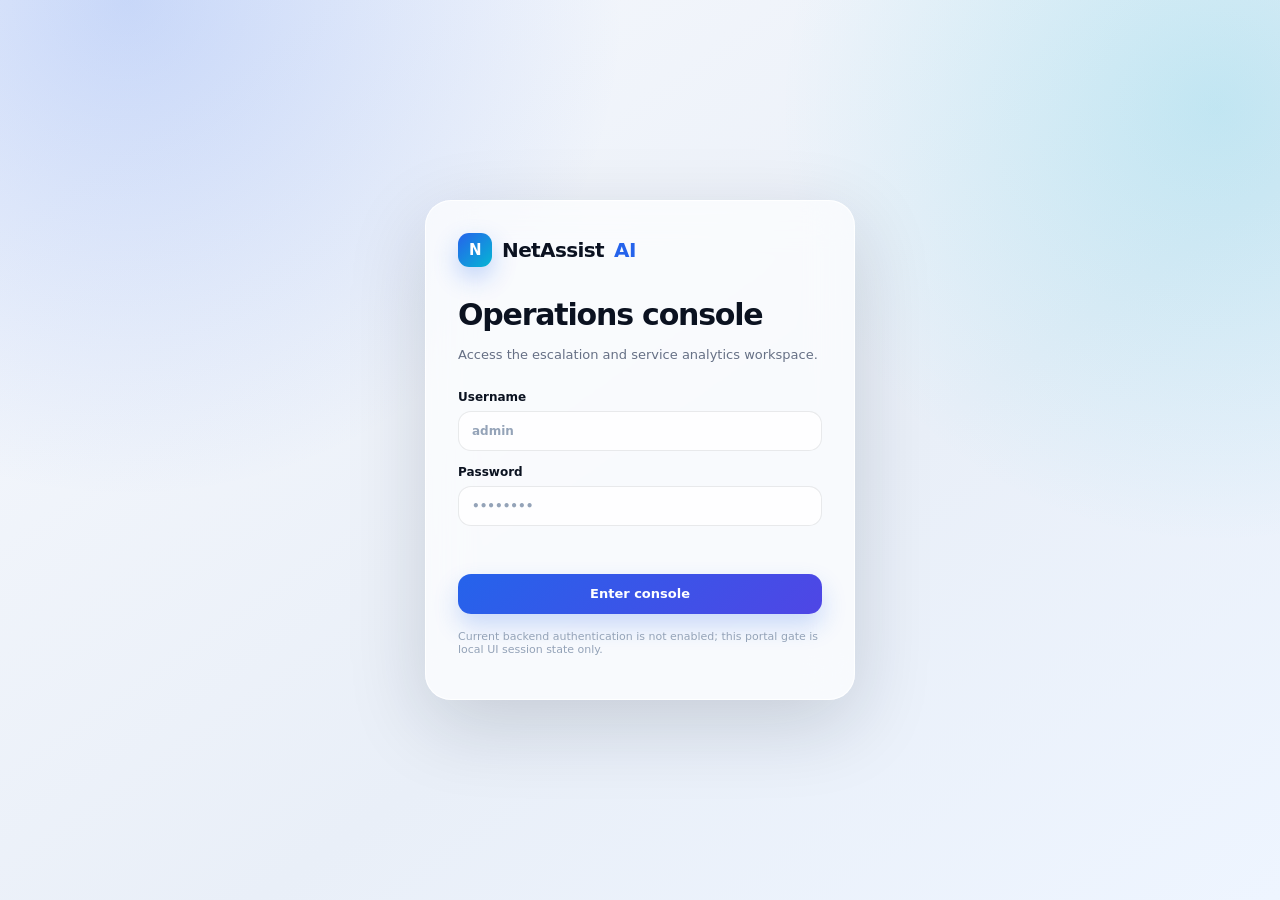
==== netassist-frontend/admin-assistant.html @ 8231e906 "Initial commit" ====
<!doctype html><html lang="en"><head><meta charset="utf-8"><meta name="viewport" content="width=device-width,initial-scale=1"><title>AI assistant — NetAssist AI</title><link rel="stylesheet" href="css/pro.css"></head><body class="admin-bg"><div class="admin-shell"><aside class="admin-side"><a class="logo" href="landing.html"><div class="logo-mark">N</div>NetAssist <span>AI</span></a><nav class="admin-nav" aria-label="Admin"><a href="admin-dashboard.html">Overview</a><a href="admin-escalations.html">Escalation queue</a><a href="admin-issues.html">Customers by issue</a><a href="admin-customers.html">Customer accounts</a><a href="admin-assistant.html" class="active" aria-current="page">AI assistant</a></nav><div class="side-foot"><button id="logout" class="pbtn ghost" style="width:100%;background:rgba(255,255,255,.06);color:#dbe7ff;border-color:rgba(255,255,255,.1)">Log out</button></div></aside><main class="admin-main"><header class="admin-top"><div><div style="font-size:11px;color:#718096;font-weight:750">INSIGHTS</div><h1 style="font-size:21px;margin-top:3px">AI assistant</h1></div><div id="admin-name" style="font-size:13px;font-weight:750;color:#475569"></div></header>
<div class="admin-content"><div class="glass" style="padding:22px;max-width:900px">
<p class="lead" style="font-size:13px;color:#667085;margin-bottom:12px">Ask about complaints, escalations, reviews and customers. Answers come from your live database figures.</p>
<div class="chips" role="group" aria-label="Suggested questions"></div>
<div id="log" class="chat-window" role="log" aria-live="polite" aria-label="Conversation" style="margin-top:14px;min-height:280px"><div class="chat-msg ai">Hi! Ask me something like "How many internet connection problems do we have?"</div></div>
<form id="ask" class="chat-input" style="margin-top:12px"><label class="sr-only" for="q">Your question</label><input id="q" class="pinput" placeholder="Ask a question about your support data…" autocomplete="off" required><button id="go" class="pbtn primary" type="submit">Ask</button></form>
</div></div></main></div>
<script src="js/api.js"></script><script src="js/app.js"></script><script>
initAdmin();
const $=id=>document.getElementById(id),log=$('log');
const SUGGEST=["How many internet connection problems do we have?","What is the most common complaint?","How many open escalations do we have?","How many negative reviews do we have?","How many customers do we have?"];
document.querySelector('.chips').innerHTML=SUGGEST.map(t=>'<button type="button" class="chip">'+escHtml(t)+'</button>').join('');
document.querySelectorAll('.chip').forEach(b=>b.onclick=()=>{$('q').value=b.textContent;$('ask').requestSubmit()});
function add(c,t){const d=document.createElement('div');d.className='chat-msg '+c;d.textContent=t;log.appendChild(d);log.scrollTop=log.scrollHeight}
function typing(on){const o=$('typing');if(!on){if(o)o.remove();return}
 const t=document.createElement('div');t.id='typing';t.className='typing-bubble';t.setAttribute('role','status');t.setAttribute('aria-label','NetAssist AI is thinking');t.innerHTML='<span class="typing-dot"></span><span class="typing-dot"></span><span class="typing-dot"></span>';log.appendChild(t);log.scrollTop=log.scrollHeight}
$('ask').addEventListener('submit',async e=>{e.preventDefault();
 const q=$('q').value.trim();if(!q)return;add('user',q);$('q').value='';$('q').disabled=$('go').disabled=true;typing(true);
 try{const r=await NetAssistAPI.askAdminAI(q);typing(false);
  if(!r.ok)add('error',r.error);else add('ai',(r.data&&r.data.answer)||'No answer returned.')}
 catch(err){typing(false);add('error','Could not reach the server.')}
 $('q').disabled=$('go').disabled=false;$('q').focus()});
</script></body></html>
---- netassist-frontend/css/pro.css ----
/* =========================================================
   NETASSIST AI — PROFESSIONAL UI
   File: css/pro.css
   ========================================================= */


/* =========================================================
   ROOT VARIABLES
   ========================================================= */

:root {
    --ink: #0b1220;
    --muted: #667085;
    --line: rgba(15, 23, 42, 0.09);

    --surface: rgba(255, 255, 255, 0.72);

    --blue: #2563eb;
    --cyan: #06b6d4;
    --green: #16a34a;
    --amber: #d97706;
    --red: #dc2626;
    --purple: #7c3aed;

    --shadow: 0 24px 80px rgba(15, 23, 42, 0.16);

    --radius: 24px;
}


/* =========================================================
   GLOBAL RESET
   ========================================================= */

* {
    box-sizing: border-box;
}

html {
    scroll-behavior: smooth;
}

body {
    margin: 0;

    font-family:
        Inter,
        ui-sans-serif,
        system-ui,
        -apple-system,
        BlinkMacSystemFont,
        "Segoe UI",
        sans-serif;

    color: var(--ink);

    background: #eef3fb;

    -webkit-font-smoothing: antialiased;
    text-rendering: optimizeLegibility;
}

button,
input,
select,
textarea {
    font: inherit;
}

button {
    cursor: pointer;
}

button:disabled {
    cursor: not-allowed;
    opacity: 0.6;
}

a {
    color: inherit;
    text-decoration: none;
}

img {
    max-width: 100%;
    display: block;
}


/* =========================================================
   MAIN PROFESSIONAL BACKGROUND
   ========================================================= */

.pro-bg {
    min-height: 100vh;

    background:
        radial-gradient(
            circle at 10% 0%,
            rgba(37, 99, 235, 0.22),
            transparent 34%
        ),
        radial-gradient(
            circle at 95% 12%,
            rgba(6, 182, 212, 0.18),
            transparent 30%
        ),
        linear-gradient(
            145deg,
            #f7f9fd,
            #e9eff8 60%,
            #eef5ff
        );
}


/* =========================================================
   NAVIGATION
   ========================================================= */

.pro-nav {
    height: 76px;

    display: flex;
    align-items: center;
    justify-content: space-between;

    padding:
        0
        clamp(20px, 5vw, 72px);

    position: sticky;
    top: 0;
    z-index: 20;

    background: rgba(255, 255, 255, 0.62);

    border-bottom:
        1px solid rgba(255, 255, 255, 0.75);

    backdrop-filter: blur(24px);
    -webkit-backdrop-filter: blur(24px);
}

.logo {
    display: flex;
    align-items: center;
    gap: 10px;

    font-weight: 800;
    letter-spacing: -0.03em;
    font-size: 20px;
}

.logo-mark {
    width: 34px;
    height: 34px;

    border-radius: 11px;

    background:
        linear-gradient(
            135deg,
            #2563eb,
            #06b6d4
        );

    box-shadow:
        0 10px 25px rgba(37, 99, 235, 0.28);

    display: grid;
    place-items: center;

    color: #fff;

    font-size: 15px;
}

.logo span {
    color: #2563eb;
}

.nav-actions {
    display: flex;
    align-items: center;
    gap: 10px;
}


/* =========================================================
   BUTTONS
   ========================================================= */

.pbtn {
    border: 0;

    border-radius: 13px;

    padding: 11px 16px;

    font-weight: 700;
    font-size: 13px;

    transition:
        transform 0.18s ease,
        box-shadow 0.18s ease,
        opacity 0.18s ease;
}

.pbtn:hover:not(:disabled) {
    transform: translateY(-1px);
}

.pbtn.primary {
    color: #fff;

    background:
        linear-gradient(
            135deg,
            #2563eb,
            #4f46e5
        );

    box-shadow:
        0 12px 25px rgba(37, 99, 235, 0.22);
}

.pbtn.primary:hover:not(:disabled) {
    box-shadow:
        0 15px 30px rgba(37, 99, 235, 0.28);
}

.pbtn.ghost {
    background: rgba(255, 255, 255, 0.6);

    border:
        1px solid var(--line);

    color: #334155;
}

.pbtn.ghost:hover:not(:disabled) {
    background: #fff;
}


/* =========================================================
   HERO
   ========================================================= */

.hero {
    max-width: 1240px;

    margin: 0 auto;

    padding:
        76px
        28px
        50px;

    display: grid;

    grid-template-columns:
        1.05fr
        0.95fr;

    gap: 40px;

    align-items: center;
}

.eyebrow {
    display: inline-flex;

    gap: 8px;

    align-items: center;

    padding: 7px 11px;

    border-radius: 999px;

    background: rgba(37, 99, 235, 0.09);

    color: #1d4ed8;

    font-size: 12px;

    font-weight: 800;
}

.dot {
    width: 7px;
    height: 7px;

    border-radius: 50%;

    background: #22c55e;

    box-shadow:
        0 0 0 5px rgba(34, 197, 94, 0.12);
}

.hero h1 {
    font-size:
        clamp(
            42px,
            6vw,
            72px
        );

    line-height: 0.98;

    letter-spacing: -0.055em;

    margin: 18px 0;
}

.hero h1 span {
    background:
        linear-gradient(
            135deg,
            #2563eb,
            #06b6d4
        );

    -webkit-background-clip: text;
    background-clip: text;

    color: transparent;
}

.hero p {
    font-size: 17px;

    line-height: 1.65;

    color: #59677d;

    max-width: 610px;
}

.hero-actions {
    display: flex;

    gap: 12px;

    margin-top: 28px;

    flex-wrap: wrap;
}


/* =========================================================
   HERO PANEL
   ========================================================= */

.hero-panel {
    min-height: 470px;

    border-radius: 32px;

    background:
        linear-gradient(
            145deg,
            rgba(255, 255, 255, 0.74),
            rgba(255, 255, 255, 0.36)
        );

    border:
        1px solid rgba(255, 255, 255, 0.82);

    box-shadow: var(--shadow);

    backdrop-filter: blur(26px);
    -webkit-backdrop-filter: blur(26px);

    padding: 18px;

    position: relative;

    overflow: hidden;
}

.hero-panel::before {
    content: "";

    position: absolute;

    width: 260px;
    height: 260px;

    border-radius: 50%;

    right: -100px;
    top: -110px;

    background:
        rgba(37, 99, 235, 0.16);

    filter: blur(4px);
}


/* =========================================================
   CHAT PREVIEW
   ========================================================= */

.chat-preview {
    height: 100%;

    display: flex;

    flex-direction: column;

    position: relative;

    z-index: 1;
}

.preview-head {
    display: flex;

    justify-content: space-between;

    align-items: center;

    padding:
        8px
        6px
        18px;
}

.preview-agent {
    display: flex;

    align-items: center;

    gap: 10px;
}

.agent-avatar {
    width: 40px;
    height: 40px;

    border-radius: 13px;

    background:
        linear-gradient(
            135deg,
            #2563eb,
            #06b6d4
        );

    color: #fff;

    display: grid;

    place-items: center;

    font-weight: 800;
}

.status {
    font-size: 11px;

    color: #16a34a;

    font-weight: 800;
}

.bubble {
    max-width: 80%;

    padding: 13px 15px;

    border-radius: 18px;

    margin: 7px 0;

    font-size: 13px;

    line-height: 1.45;

    box-shadow:
        0 8px 20px rgba(15, 23, 42, 0.06);
}

.bubble.ai {
    background: rgba(255, 255, 255, 0.8);

    border:
        1px solid rgba(255, 255, 255, 0.9);
}

.bubble.user {
    align-self: flex-end;

    background:
        linear-gradient(
            135deg,
            #2563eb,
            #4f46e5
        );

    color: #fff;
}

.preview-input {
    margin-top: auto;

    padding: 13px 15px;

    border-radius: 17px;

    background:
        rgba(255, 255, 255, 0.75);

    border:
        1px solid rgba(255, 255, 255, 0.9);

    display: flex;

    justify-content: space-between;

    color: #94a3b8;

    font-size: 13px;
}


/* =========================================================
   BENTO SECTION
   ========================================================= */

.bento {
    max-width: 1240px;

    margin: 0 auto;

    padding:
        30px
        28px
        80px;

    display: grid;

    grid-template-columns:
        repeat(12, 1fr);

    gap: 16px;
}

.bento-card {
    border:
        1px solid rgba(255, 255, 255, 0.8);

    background:
        rgba(255, 255, 255, 0.62);

    backdrop-filter: blur(22px);
    -webkit-backdrop-filter: blur(22px);

    box-shadow:
        0 16px 45px rgba(15, 23, 42, 0.08);

    border-radius: 24px;

    padding: 24px;
}

.span-7 {
    grid-column: span 7;
}

.span-5 {
    grid-column: span 5;
}

.span-4 {
    grid-column: span 4;
}

.span-8 {
    grid-column: span 8;
}

.bento h3 {
    font-size: 16px;

    margin:
        0
        0
        8px;
}

.bento p {
    color: #68758a;

    font-size: 13px;

    line-height: 1.6;
}

.metric {
    font-size: 31px;

    font-weight: 850;

    letter-spacing: -0.04em;

    margin:
        16px
        0
        4px;
}

.mini-row {
    display: flex;

    justify-content: space-between;

    padding: 10px 0;

    border-bottom:
        1px solid var(--line);

    font-size: 13px;
}

.mini-row:last-child {
    border: 0;
}

.pill {
    font-size: 11px;

    font-weight: 800;

    border-radius: 999px;

    padding: 5px 8px;

    background: #eef2ff;

    color: #4f46e5;
}


/* =========================================================
   SECTION TITLES
   ========================================================= */

.section-title {
    max-width: 1240px;

    margin: 0 auto;

    padding:
        30px
        28px
        0;
}

.section-title h2 {
    font-size: 28px;

    letter-spacing: -0.035em;
}

.section-title p {
    color: #68758a;

    margin-top: 8px;
}


/* =========================================================
   CUSTOMER PORTAL
   ========================================================= */

.portal {
    min-height: 100vh;
}

.portal-grid {
    max-width: 1250px;

    margin: 0 auto;

    padding: 28px;

    display: grid;

    grid-template-columns:
        1.5fr
        0.8fr;

    gap: 18px;
}


/* =========================================================
   GLASS CARDS
   ========================================================= */

.glass {
    background:
        rgba(255, 255, 255, 0.66);

    border:
        1px solid rgba(255, 255, 255, 0.86);

    backdrop-filter: blur(22px);
    -webkit-backdrop-filter: blur(22px);

    box-shadow: var(--shadow);

    border-radius: 26px;
}


/* =========================================================
   CUSTOMER CHAT PANEL
   ========================================================= */

.portal-chat {
    min-height: 720px;

    padding: 20px;

    display: flex;

    flex-direction: column;
}

.chat-window {
    flex: 1;

    overflow-y: auto;

    overflow-x: hidden;

    padding:
        18px
        8px;

    display: flex;

    flex-direction: column;

    gap: 10px;

    min-height: 400px;

    scroll-behavior: smooth;
}


/* Scrollbar */

.chat-window::-webkit-scrollbar {
    width: 7px;
}

.chat-window::-webkit-scrollbar-track {
    background: transparent;
}

.chat-window::-webkit-scrollbar-thumb {
    background: rgba(100, 116, 139, 0.25);

    border-radius: 999px;
}

.chat-window::-webkit-scrollbar-thumb:hover {
    background: rgba(100, 116, 139, 0.4);
}


/* =========================================================
   CHAT MESSAGES
   ========================================================= */

.chat-msg {
    max-width: 75%;

    padding:
        12px
        14px;

    border-radius: 17px;

    font-size: 13.5px;

    line-height: 1.5;

    word-wrap: break-word;

    overflow-wrap: anywhere;

    animation:
        messageAppear 0.2s ease-out;
}

@keyframes messageAppear {
    from {
        opacity: 0;
        transform: translateY(5px);
    }

    to {
        opacity: 1;
        transform: translateY(0);
    }
}

.chat-msg.ai {
    background: #fff;

    border:
        1px solid var(--line);

    align-self: flex-start;

    color: var(--ink);
}

.chat-msg.user {
    background:
        linear-gradient(
            135deg,
            #2563eb,
            #4f46e5
        );

    color: #fff;

    align-self: flex-end;

    box-shadow:
        0 8px 20px rgba(37, 99, 235, 0.15);
}


/* =========================================================
   TYPING INDICATOR
   ========================================================= */

.typing-bubble {
    display: flex;

    align-items: center;

    gap: 5px;

    width: fit-content;

    padding:
        12px
        16px;

    margin: 8px 0;

    border-radius: 16px;

    background: #ffffff;

    border:
        1px solid var(--line);

    box-shadow:
        0 4px 14px rgba(30, 50, 90, 0.08);

    align-self: flex-start;

    animation:
        typingAppear 0.2s ease-out;
}

@keyframes typingAppear {
    from {
        opacity: 0;
        transform: translateY(4px);
    }

    to {
        opacity: 1;
        transform: translateY(0);
    }
}

.typing-dot {
    width: 7px;

    height: 7px;

    border-radius: 50%;

    background: #64748b;

    animation:
        typingBounce
        1.2s
        infinite
        ease-in-out;
}

.typing-dot:nth-child(1) {
    animation-delay: 0s;
}

.typing-dot:nth-child(2) {
    animation-delay: 0.15s;
}

.typing-dot:nth-child(3) {
    animation-delay: 0.30s;
}

@keyframes typingBounce {

    0%,
    60%,
    100% {
        transform: translateY(0);

        opacity: 0.45;
    }

    30% {
        transform: translateY(-5px);

        opacity: 1;
    }
}


/* =========================================================
   CUSTOMER FORM
   ========================================================= */

.portal-form {
    padding: 24px;
}

.portal-form h2 {
    font-size: 22px;

    margin:
        0
        0
        8px;
}

.portal-form p {
    font-size: 13px;

    color: var(--muted);

    line-height: 1.5;
}


/* =========================================================
   INPUTS
   ========================================================= */

.pinput {
    width: 100%;

    border:
        1px solid var(--line);

    background:
        rgba(255, 255, 255, 0.78);

    padding:
        12px
        13px;

    border-radius: 13px;

    outline: 0;

    margin-top: 7px;

    color: var(--ink);

    transition:
        border-color 0.18s ease,
        box-shadow 0.18s ease,
        background 0.18s ease;
}

.pinput::placeholder {
    color: #94a3b8;
}

.pinput:focus {
    border-color: #93c5fd;

    box-shadow:
        0 0 0 4px
        rgba(37, 99, 235, 0.08);

    background: #fff;
}

.pinput:disabled {
    opacity: 0.65;

    cursor: not-allowed;

    background:
        rgba(226, 232, 240, 0.6);
}


/* =========================================================
   ADMIN BACKGROUND
   ========================================================= */

.admin-bg {
    min-height: 100vh;

    background: #f4f7fb;
}


/* =========================================================
   ADMIN SHELL
   ========================================================= */

.admin-shell {
    display: grid;

    grid-template-columns: 250px 1fr;

    min-height: 100vh;
}


/* =========================================================
   ADMIN SIDEBAR
   ========================================================= */

.admin-side {
    background:
        rgba(7, 18, 37, 0.96);

    color: #dbe7ff;

    padding:
        22px
        14px;

    position: sticky;

    top: 0;

    height: 100vh;
}

.admin-side .logo {
    padding:
        0
        10px
        24px;

    color: #fff;
}

.admin-nav {
    display: flex;

    flex-direction: column;

    gap: 5px;
}

.admin-nav a {
    padding:
        12px
        13px;

    border-radius: 13px;

    color: #aebbd3;

    font-size: 13px;

    font-weight: 650;

    transition:
        background 0.18s ease,
        color 0.18s ease;
}

.admin-nav a:hover,
.admin-nav a.active {
    background:
        rgba(255, 255, 255, 0.09);

    color: #fff;
}


/* =========================================================
   ADMIN MAIN
   ========================================================= */

.admin-main {
    min-width: 0;
}


/* =========================================================
   ADMIN TOP BAR
   ========================================================= */

.admin-top {
    height: 76px;

    padding:
        0
        28px;

    background:
        rgba(255, 255, 255, 0.76);

    backdrop-filter: blur(20px);
    -webkit-backdrop-filter: blur(20px);

    border-bottom:
        1px solid var(--line);

    display: flex;

    align-items: center;

    justify-content: space-between;

    position: sticky;

    top: 0;

    z-index: 10;
}


/* =========================================================
   ADMIN CONTENT
   ========================================================= */

.admin-content {
    padding: 28px;

    max-width: 1450px;
}


/* =========================================================
   ADMIN GRID
   ========================================================= */

.admin-grid {
    display: grid;

    grid-template-columns:
        repeat(12, 1fr);

    gap: 16px;
}


/* =========================================================
   ADMIN CARDS
   ========================================================= */

.a-card {
    grid-column: span 3;

    background:
        rgba(255, 255, 255, 0.82);

    border:
        1px solid rgba(255, 255, 255, 0.92);

    border-radius: 22px;

    padding: 20px;

    box-shadow:
        0 12px 35px rgba(15, 23, 42, 0.06);
}

.a-card.wide {
    grid-column: span 8;
}

.a-card.side {
    grid-column: span 4;
}

.a-card.full {
    grid-column: 1 / -1;
}

.a-label {
    font-size: 12px;

    color: #718096;

    font-weight: 700;
}

.a-number {
    font-size: 32px;

    font-weight: 850;

    letter-spacing: -0.04em;

    margin:
        8px
        0;
}

.delta {
    font-size: 11px;

    color: #16a34a;

    font-weight: 750;
}


/* =========================================================
   ADMIN CHART
   ========================================================= */

.chart {
    height: 210px;

    display: flex;

    align-items: end;

    gap: 8px;

    padding:
        22px
        4px
        0;
}

.bar {
    flex: 1;

    min-width: 10px;

    border-radius:
        8px
        8px
        3px
        3px;

    background:
        linear-gradient(
            180deg,
            #60a5fa,
            #2563eb
        );

    position: relative;
}

.bar span {
    position: absolute;

    top: -19px;

    left: 50%;

    transform:
        translateX(-50%);

    font-size: 10px;

    color: #64748b;
}

.axis {
    display: flex;

    justify-content: space-between;

    color: #94a3b8;

    font-size: 10px;
}


/* =========================================================
   DONUT
   ========================================================= */

.donut {
    width: 170px;

    height: 170px;

    border-radius: 50%;

    margin: 10px auto;

    display: grid;

    place-items: center;

    background:
        conic-gradient(
            #2563eb 0 45%,
            #06b6d4 45% 72%,
            #f59e0b 72% 100%
        );
}

.donut::after {
    content: "";

    width: 112px;

    height: 112px;

    border-radius: 50%;

    background: #fff;
}


/* =========================================================
   ESCALATION QUEUE
   ========================================================= */

.queue-item {
    padding:
        13px
        0;

    border-bottom:
        1px solid var(--line);

    display: grid;

    grid-template-columns:
        1fr
        auto;

    gap: 8px;
}

.queue-item:last-child {
    border: 0;
}

.queue-title {
    font-weight: 750;

    font-size: 13px;
}

.queue-meta {
    font-size: 11px;

    color: #7b8799;

    margin-top: 4px;
}


/* =========================================================
   STATUS TAGS
   ========================================================= */

.tag {
    padding:
        5px
        8px;

    border-radius: 999px;

    font-size: 10px;

    font-weight: 800;

    background: #fff7ed;

    color: #c2410c;

    height: max-content;
}

.tag.red {
    background: #fef2f2;

    color: #b91c1c;
}

.tag.green {
    background: #f0fdf4;

    color: #15803d;
}


/* =========================================================
   ADMIN TABLE
   ========================================================= */

.admin-table {
    width: 100%;

    border-collapse: collapse;

    font-size: 13px;
}

.admin-table th {
    text-align: left;

    color: #7b8799;

    font-size: 10px;

    text-transform: uppercase;

    letter-spacing: 0.06em;

    padding:
        0
        10px
        10px;
}

.admin-table td {
    padding:
        13px
        10px;

    border-top:
        1px solid var(--line);
}


/* =========================================================
   ALERTS / TOASTS
   ========================================================= */

.alert {
    padding:
        12px
        14px;

    border-radius: 12px;

    font-size: 12px;

    line-height: 1.4;

    background: #fff;

    border:
        1px solid var(--line);
}

.alert.info {
    color: #1d4ed8;

    background: #eff6ff;
}

.alert.success {
    color: #15803d;

    background: #f0fdf4;
}

.alert.warning {
    color: #b45309;

    background: #fffbeb;
}

.alert.error {
    color: #b91c1c;

    background: #fef2f2;
}


/* =========================================================
   RESPONSIVE — TABLET
   ========================================================= */

@media (max-width: 1000px) {

    .hero,
    .portal-grid {
        grid-template-columns: 1fr;
    }

    .a-card,
    .a-card.wide,
    .a-card.side {
        grid-column: span 6;
    }

    .span-7,
    .span-5,
    .span-4,
    .span-8 {
        grid-column: span 12;
    }

    .admin-shell {
        grid-template-columns: 1fr;
    }

    .admin-side {
        height: auto;

        position: relative;
    }

    .admin-nav {
        flex-direction: row;

        overflow-x: auto;
    }

    .admin-nav a {
        white-space: nowrap;
    }
}


/* =========================================================
   RESPONSIVE — MOBILE
   ========================================================= */

@media (max-width: 650px) {

    .pro-nav {
        height: 68px;

        padding:
            0
            16px;
    }

    .logo {
        font-size: 17px;
    }

    .logo-mark {
        width: 31px;
        height: 31px;
    }

    .hero {
        padding-top: 45px;

        padding-left: 18px;
        padding-right: 18px;
    }

    .hero h1 {
        font-size: 46px;
    }

    .hero p {
        font-size: 15px;
    }

    .hero-actions {
        flex-direction: column;
    }

    .hero-actions .pbtn {
        width: 100%;
    }

    .a-card,
    .a-card.wide,
    .a-card.side {
        grid-column: 1 / -1;
    }

    .nav-actions .ghost {
        display: none;
    }

    .portal-grid,
    .admin-content {
        padding: 16px;
    }

    .portal-chat {
        min-height: 650px;

        padding: 14px;
    }

    .portal-form {
        padding: 18px;
    }

    .chat-msg {
        max-width: 88%;
    }

    .admin-top {
        padding:
            0
            16px;
    }

    .admin-table {
        display: block;

        overflow-x: auto;

        white-space: nowrap;
    }
}


/* =========================================================
   REDUCED MOTION
   ========================================================= */

@media (prefers-reduced-motion: reduce) {

    *,
    *::before,
    *::after {
        scroll-behavior: auto !important;

        animation-duration: 0.01ms !important;

        animation-iteration-count: 1 !important;

        transition-duration: 0.01ms !important;
    }
}

/* =========================================================
   PRO ADDITIONS: focus, status, badges, chat state, mobile nav
   ========================================================= */
:focus-visible { outline: 3px solid #6366f1; outline-offset: 2px; }
.pinput:focus-visible { outline-offset: 0; }
.sr-only { position:absolute; width:1px; height:1px; overflow:hidden; clip:rect(0 0 0 0); white-space:nowrap; }
.pbtn.danger { background:#fff; color:#b91c1c; border:1px solid #fecaca; }
.pbtn.danger:hover:not(:disabled) { background:#fef2f2; }
.pbtn { min-height:40px; }

.status-bar { display:flex; align-items:center; gap:10px; padding:10px 14px; margin-bottom:6px; border-radius:14px; font-size:12.5px; font-weight:700; background:#eef2ff; color:#3730a3; }
.status-bar .sdot { width:9px; height:9px; border-radius:50%; background:currentColor; flex:none; }
.status-bar .sref { margin-left:auto; font-weight:600; opacity:.8; }
.status-bar[data-state="thinking"], .status-bar[data-state="responding"] { background:#fffbeb; color:#b45309; }
.status-bar[data-state="resolved"] { background:#f0fdf4; color:#15803d; }
.status-bar[data-state="unresolved"] { background:#fff7ed; color:#c2410c; }
.status-bar[data-state="escalated"] { background:#fef2f2; color:#b91c1c; }
.status-bar[data-state="thinking"] .sdot, .status-bar[data-state="responding"] .sdot { animation:typingBounce 1.2s infinite ease-in-out; }

.chat-input { display:flex; gap:8px; }
.chat-actions { display:flex; gap:8px; margin-top:10px; flex-wrap:wrap; }
.chat-msg.error { background:#fef2f2; color:#b91c1c; border:1px solid #fecaca; }
.session-info { margin-top:22px; padding:14px 16px; border-radius:16px; background:rgba(37,99,235,.06); font-size:12.5px; line-height:1.7; color:#334155; }
.session-info b { color:#0b1220; }

.badge { display:inline-block; padding:4px 9px; border-radius:999px; font-size:11px; font-weight:800; background:#f1f5f9; color:#475569; text-transform:capitalize; }
.badge.positive { background:#f0fdf4; color:#15803d; }
.badge.neutral  { background:#f1f5f9; color:#475569; }
.badge.negative { background:#fef2f2; color:#b91c1c; }
.empty { padding:36px 16px; text-align:center; color:#64748b; font-size:13px; }
.empty b { display:block; color:#334155; margin-bottom:4px; }
.a-card.kpi { grid-column: span 4; }
.stat-row { display:flex; justify-content:space-between; align-items:center; padding:12px 0; border-bottom:1px solid var(--line); font-size:13px; }
.stat-row:last-child { border:0; }
.form-error { color:#b91c1c; font-size:12px; margin-top:12px; min-height:16px; }
.pbtn .spin { display:inline-block; width:12px; height:12px; margin-right:8px; border:2px solid currentColor; border-right-color:transparent; border-radius:50%; vertical-align:-2px; animation:spin .7s linear infinite; }
@keyframes spin { to { transform:rotate(360deg); } }
.site-foot { max-width:1240px; margin:0 auto; padding:28px; display:flex; flex-wrap:wrap; gap:12px 28px; justify-content:space-between; border-top:1px solid var(--line); color:#68758a; font-size:12.5px; }
.site-foot nav { display:flex; gap:18px; }
.site-foot a:hover { color:#2563eb; }
.admin-nav a.active { box-shadow: inset 3px 0 0 #6366f1; }
.side-foot { position:absolute; bottom:22px; left:18px; right:18px; }

@media (max-width:1000px) {
  .a-card.kpi { grid-column: span 6; }
  .side-foot { position:static; margin-top:12px; }
  .admin-side { display:flex; flex-wrap:wrap; align-items:center; gap:8px 16px; padding:14px 16px; }
  .admin-side .logo { padding:0; }
  .admin-nav { order:3; width:100%; }
  .side-foot { margin:0 0 0 auto; }
}
@media (max-width:650px) {
  .a-card.kpi { grid-column: 1 / -1; }
  .chat-actions .pbtn { flex:1; }
  .chat-input .pinput { margin-top:0; }
  .pbtn { min-height:44px; }
}

/* ---------- Batch message dialog ---------- */
.modal { border:0; padding:0; border-radius:24px; width:min(640px,calc(100% - 24px)); max-height:90vh; box-shadow:0 30px 90px rgba(15,23,42,.35); color:var(--ink); }
.modal::backdrop { background:rgba(7,18,37,.55); backdrop-filter:blur(3px); }
.modal-body { padding:24px; overflow:auto; max-height:90vh; }
.modal h2 { font-size:20px; margin:0; }
.modal .lead { font-size:12.5px; color:#667085; margin:6px 0 18px; line-height:1.55; }
.modal label.f { display:block; font-size:12px; font-weight:750; margin-top:14px; }
.modal .row2 { display:grid; grid-template-columns:1fr 1fr; gap:12px; }
.modal-actions { display:flex; gap:8px; justify-content:flex-end; flex-wrap:wrap; margin-top:20px; }
.target-list { max-height:150px; overflow:auto; margin-top:10px; border:1px solid var(--line); border-radius:12px; padding:4px 12px; font-size:12.5px; }
.target-list div { padding:7px 0; border-bottom:1px solid var(--line); display:flex; justify-content:space-between; gap:8px; }
.target-list div:last-child { border:0; }
.hist { margin-top:22px; border-top:1px solid var(--line); padding-top:6px; }
.hist summary { cursor:pointer; font-size:13px; font-weight:750; padding:10px 0; }
.hist-item { padding:10px 0; border-top:1px solid var(--line); font-size:12.5px; line-height:1.5; }
.top-actions { display:flex; gap:8px; flex-wrap:wrap; }
@media (max-width:650px) { .modal .row2 { grid-template-columns:1fr; } .modal-actions .pbtn { flex:1; } }

/* ---------- Customers by issue ---------- */
.issue-tools { display:flex; gap:12px; flex-wrap:wrap; align-items:end; }
.f2 { font-size:12px; font-weight:750; }
.issue-group { border:1px solid var(--line); border-radius:16px; margin-bottom:10px; background:rgba(255,255,255,.7); }
.issue-group summary { display:flex; justify-content:space-between; align-items:center; gap:10px; padding:14px 18px; cursor:pointer; list-style:none; }
.issue-group summary::-webkit-details-marker { display:none; }
.issue-group summary::before { content:"\25B8"; margin-right:8px; color:#64748b; }
.issue-group[open] summary::before { content:"\25BE"; }
.ig-name { font-weight:750; font-size:14.5px; flex:1; }
.ig-body { padding:0 18px 16px; overflow-x:auto; }
.ig-body .pbtn { margin-bottom:12px; display:inline-block; }

.chips { display:flex; flex-wrap:wrap; gap:8px; }
.chip { border:1px solid var(--line); background:#fff; color:#334155; border-radius:999px; padding:8px 13px; font-size:12.5px; font-weight:650; cursor:pointer; }
.chip:hover { border-color:#6366f1; color:#4338ca; background:#eef2ff; }

.portal-home { display:grid; grid-template-columns:1.4fr 1fr; gap:20px; align-items:start; }
.home-card { display:block; padding:20px 22px; border-radius:20px; transition:transform .15s, box-shadow .15s; }
.home-card:hover { transform:translateY(-2px); box-shadow:0 14px 34px rgba(37,99,235,.14); }
.home-card b { display:block; font-size:15px; margin-bottom:4px; }
.home-card span { font-size:12.5px; color:#667085; line-height:1.5; }
@media (max-width:850px) { .portal-home { grid-template-columns:1fr; } }
@media (prefers-reduced-motion:reduce) { .home-card { transition:none; } }

.reviews-sec { max-width:1240px; margin:48px auto 0; padding:0 28px; }
.reviews-sec h2 { font-size:26px; margin-bottom:18px; }
.rv-grid { display:grid; grid-template-columns:repeat(3,1fr); gap:16px; }
.rv-card { margin:0; padding:20px 22px; border-radius:20px; background:rgba(255,255,255,.75); border:1px solid var(--line); }
.rv-card blockquote { margin:0 0 12px; font-size:14px; line-height:1.6; color:#334155; }
.rv-card figcaption { font-size:12.5px; font-weight:750; color:#2563eb; }
@media (max-width:900px) { .rv-grid { grid-template-columns:1fr 1fr; } }
@media (max-width:600px) { .rv-grid { grid-template-columns:1fr; } .reviews-sec { padding:0 18px; } }
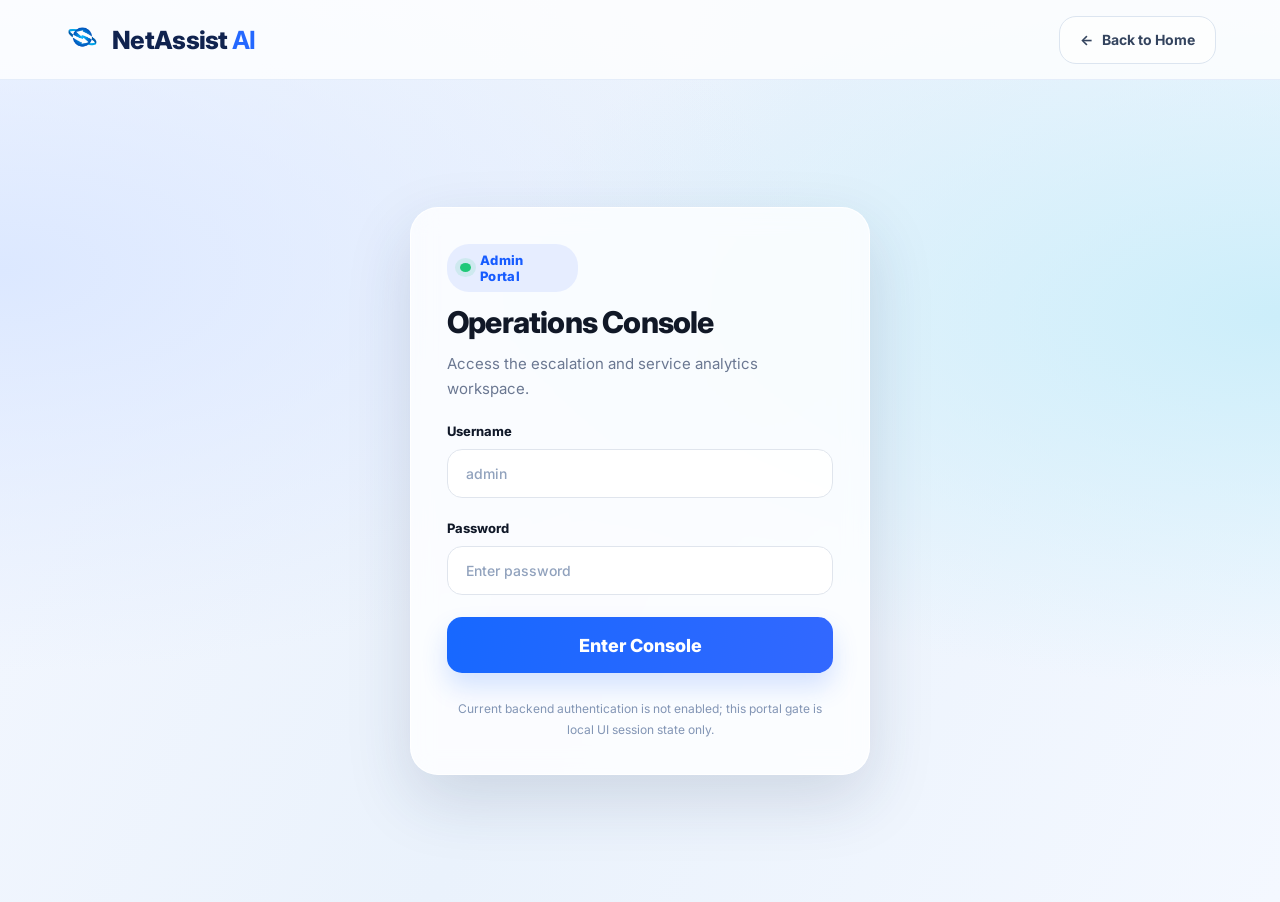
==== commit 71d318d9: "Update NetAssist frontend and login features" ====
--- a/netassist-frontend/admin-assistant.html
+++ b/netassist-frontend/admin-assistant.html
@@ -1,10 +1,73 @@
-<!doctype html><html lang="en"><head><meta charset="utf-8"><meta name="viewport" content="width=device-width,initial-scale=1"><title>AI assistant — NetAssist AI</title><link rel="stylesheet" href="css/pro.css"></head><body class="admin-bg"><div class="admin-shell"><aside class="admin-side"><a class="logo" href="landing.html"><div class="logo-mark">N</div>NetAssist <span>AI</span></a><nav class="admin-nav" aria-label="Admin"><a href="admin-dashboard.html">Overview</a><a href="admin-escalations.html">Escalation queue</a><a href="admin-issues.html">Customers by issue</a><a href="admin-customers.html">Customer accounts</a><a href="admin-assistant.html" class="active" aria-current="page">AI assistant</a></nav><div class="side-foot"><button id="logout" class="pbtn ghost" style="width:100%;background:rgba(255,255,255,.06);color:#dbe7ff;border-color:rgba(255,255,255,.1)">Log out</button></div></aside><main class="admin-main"><header class="admin-top"><div><div style="font-size:11px;color:#718096;font-weight:750">INSIGHTS</div><h1 style="font-size:21px;margin-top:3px">AI assistant</h1></div><div id="admin-name" style="font-size:13px;font-weight:750;color:#475569"></div></header>
-<div class="admin-content"><div class="glass" style="padding:22px;max-width:900px">
-<p class="lead" style="font-size:13px;color:#667085;margin-bottom:12px">Ask about complaints, escalations, reviews and customers. Answers come from your live database figures.</p>
-<div class="chips" role="group" aria-label="Suggested questions"></div>
-<div id="log" class="chat-window" role="log" aria-live="polite" aria-label="Conversation" style="margin-top:14px;min-height:280px"><div class="chat-msg ai">Hi! Ask me something like "How many internet connection problems do we have?"</div></div>
-<form id="ask" class="chat-input" style="margin-top:12px"><label class="sr-only" for="q">Your question</label><input id="q" class="pinput" placeholder="Ask a question about your support data…" autocomplete="off" required><button id="go" class="pbtn primary" type="submit">Ask</button></form>
-</div></div></main></div>
+<!doctype html>
+<html lang="en">
+<head>
+  <meta charset="utf-8">
+  <meta name="viewport" content="width=device-width,initial-scale=1">
+  <title>AI Assistant — NetAssist AI</title>
+  <link rel="preconnect" href="https://fonts.googleapis.com">
+  <link rel="preconnect" href="https://fonts.gstatic.com" crossorigin>
+  <link href="https://fonts.googleapis.com/css2?family=Inter:wght@400;500;600;700;800&display=swap" rel="stylesheet">
+  <link rel="stylesheet" href="css/pro.css">
+</head>
+<body class="admin-bg">
+  <div class="admin-shell">
+    <aside class="admin-side">
+      <a class="logo" href="landing.html">
+        <img src="netassistaillogo.png" alt="NetAssist AI Logo" class="admin-logo">
+        <span class="logo-text">NetAssist <span>AI</span></span>
+      </a>
+
+      <nav class="admin-nav" aria-label="Admin">
+        <a href="admin-dashboard.html">Overview</a>
+        <a href="admin-escalations.html">Escalation Queue</a>
+        <a href="admin-issues.html">Customers by Issue</a>
+        <a href="admin-customers.html">Customer Accounts</a>
+        <a href="admin-assistant.html" class="active" aria-current="page">AI Assistant</a>
+      </nav>
+
+      <div class="side-foot">
+        <button id="logout" class="pbtn ghost"
+          style="width:100%;background:rgba(255,255,255,.06);color:#dbe7ff;border-color:rgba(255,255,255,.1)">
+          Log Out
+        </button>
+      </div>
+    </aside>
+
+    <main class="admin-main">
+      <header class="admin-top">
+        <div>
+          <div style="font-size:11px;color:#718096;font-weight:750">INSIGHTS</div>
+          <h1 style="font-size:21px;margin-top:3px">AI Assistant</h1>
+        </div>
+        <div id="admin-name" style="font-size:13px;font-weight:750;color:#475569"></div>
+      </header>
+
+      <div class="admin-content">
+        <div class="glass" style="padding:22px;max-width:900px">
+          <p class="lead" style="font-size:13px;color:#667085;margin-bottom:12px">
+            Ask about complaints, escalations, reviews, and customers. Answers come from your live database figures.
+          </p>
+
+          <div class="chips" role="group" aria-label="Suggested Questions"></div>
+
+          <div id="log" class="chat-window" role="log" aria-live="polite"
+            aria-label="Conversation" style="margin-top:14px;min-height:280px">
+            <div class="chat-msg ai">
+              Hi! Ask me something like "How many internet connection problems do we have?"
+            </div>
+          </div>
+
+          <form id="ask" class="chat-input" style="margin-top:12px">
+            <label class="sr-only" for="q">Your Question</label>
+            <input id="q" class="pinput"
+              placeholder="Ask a question about your support data…"
+              autocomplete="off" required>
+            <button id="go" class="pbtn primary" type="submit">Ask</button>
+          </form>
+        </div>
+      </div>
+    </main>
+  </div>
 <script src="js/api.js"></script><script src="js/app.js"></script><script>
 initAdmin();
 const $=id=>document.getElementById(id),log=$('log');
@@ -16,7 +79,7 @@
  const t=document.createElement('div');t.id='typing';t.className='typing-bubble';t.setAttribute('role','status');t.setAttribute('aria-label','NetAssist AI is thinking');t.innerHTML='<span class="typing-dot"></span><span class="typing-dot"></span><span class="typing-dot"></span>';log.appendChild(t);log.scrollTop=log.scrollHeight}
 $('ask').addEventListener('submit',async e=>{e.preventDefault();
  const q=$('q').value.trim();if(!q)return;add('user',q);$('q').value='';$('q').disabled=$('go').disabled=true;typing(true);
- try{const r=await NetAssistAPI.askAdminAI(q);typing(false);
+try{const r=await NetAssistAPI.askAdminAI(q);typing(false);
   if(!r.ok)add('error',r.error);else add('ai',(r.data&&r.data.answer)||'No answer returned.')}
  catch(err){typing(false);add('error','Could not reach the server.')}
  $('q').disabled=$('go').disabled=false;$('q').focus()});
--- a/netassist-frontend/css/pro.css
+++ b/netassist-frontend/css/pro.css
@@ -1620,7 +1620,7 @@
     .chat-msg {
         max-width: 88%;
     }
-
+    
     .admin-top {
         padding:
             0
@@ -1635,6 +1635,1460 @@
         white-space: nowrap;
     }
 }
+
+/* Style the PNG logo in the admin sidebar */
+.admin-logo {
+  display: block;          /* Display as a block element */
+  width: 180px;            /* Set the logo width */
+  max-width: 100%;         /* Prevent overflow */
+  height: 48px;            /* Set the logo height */
+  object-fit: contain;     /* Keep the original proportions */
+  object-position: left center; /* Align logo to the left */
+}
+
+
+/* Logo and brand name in the admin sidebar */
+.admin-side .logo {
+  display: flex;
+  align-items: center;
+  gap: 10px;
+  text-decoration: none;
+  white-space: nowrap;
+}
+
+.admin-side .admin-logo {
+  width: 42px;
+  height: 42px;
+  object-fit: contain;
+  flex-shrink: 0;
+}
+
+.admin-side .logo-text {
+  color: #ffffff;
+  font-size: 19px;
+  font-weight: 800;
+  letter-spacing: -0.5px;
+}
+
+.admin-side .logo-text span {
+  color: #4776ff;
+}
+
+
+/* Admin login portal logo */
+.login-logo {
+  display: flex;
+  align-items: center;
+  gap: 12px;
+  text-decoration: none;
+  font-size: 24px;
+  font-weight: 800;
+  letter-spacing: -0.7px;
+}
+
+.login-logo-img {
+  width: 44px;
+  height: 44px;
+  object-fit: contain;
+  flex-shrink: 0;
+}
+
+.login-brand {
+  color: #111827;
+}
+
+.login-brand span {
+  color: #2864f0;
+  margin-left: 4px;
+}
+
+.admin-logo {
+  width: 34px;
+  height: 34px;
+  object-fit: contain;
+  display: block;
+  flex: 0 0 auto;
+}
+
+.logo {
+  display: flex;
+  align-items: center;
+  gap: 9px;
+}
+
+.logo-text {
+  display: inline-flex;
+  gap: 4px;
+  align-items: center;
+}
+/* admin login */
+
+@import url('https://fonts.googleapis.com/css2?family=Inter:wght@400;500;600;700;800&display=swap');
+
+* {
+  box-sizing: border-box;
+}
+
+html {
+  min-height: 100%;
+}
+
+body {
+  margin: 0;
+  min-height: 100vh;
+  font-family: 'Inter', Arial, sans-serif;
+  color: #101828;
+  background:
+    radial-gradient(ellipse at 0% 30%, #dce7ff 0%, transparent 48%),
+    radial-gradient(ellipse at 100% 30%, #d4f0f8 0%, transparent 48%),
+    linear-gradient(120deg, #edf2fc, #eaf2fb);
+}
+
+/* Header — same size as Customer Login */
+.login-header {
+  height: 80px;
+  padding: 0 4.5%;
+  display: flex;
+  align-items: center;
+  justify-content: space-between;
+  background: rgba(255, 255, 255, 0.78);
+  border-bottom: 1px solid rgba(220, 230, 245, 0.8);
+}
+
+.brand {
+  display: flex;
+  align-items: center;
+  gap: 10px;
+  color: #10234d;
+  text-decoration: none;
+  font-size: 22px;
+  font-weight: 800;
+  letter-spacing: -0.6px;
+}
+
+.brand img {
+  width: 36px;
+  height: 36px;
+  object-fit: contain;
+}
+
+.brand strong {
+  color: #2563ff;
+}
+
+.back-home {
+  display: inline-flex;
+  align-items: center;
+  gap: 8px;
+  padding: 13px 20px;
+  border: 1px solid #dce4ef;
+  border-radius: 18px;
+  color: #344054;
+  background: rgba(255, 255, 255, 0.65);
+  text-decoration: none;
+  font-size: 14px;
+  font-weight: 700;
+  transition: 0.2s;
+}
+
+.back-home:hover {
+  background: white;
+  border-color: #c5d7ff;
+}
+
+/* Centered login area */
+.login-main {
+  min-height: calc(100vh - 80px);
+  display: flex;
+  align-items: center;
+  justify-content: center;
+  padding: 36px 18px;
+}
+
+/* Match Customer Login card dimensions */
+.login-card {
+  width: min(480px, 100%);
+  padding: 36px;
+  border: 1px solid rgba(255, 255, 255, 0.9);
+  border-radius: 28px;
+  background: rgba(255, 255, 255, 0.78);
+  box-shadow: 0 25px 65px rgba(30, 55, 90, 0.15);
+  backdrop-filter: blur(12px);
+}
+
+/* Admin Portal badge */
+.portal-badge {
+  display: inline-flex;
+  align-items: center;
+  gap: 9px;
+  padding: 8px 14px;
+  border-radius: 24px;
+  background: #e5edff;
+  color: #215cff;
+  font-size: 13px;
+  font-weight: 800;
+}
+
+.status-dot {
+  width: 10px;
+  height: 10px;
+  flex-shrink: 0;
+  border-radius: 50%;
+  background: #20c982;
+  box-shadow: 0 0 0 5px rgba(32, 201, 130, 0.13);
+}
+
+/* Heading */
+.login-card h1 {
+  margin: 12px 0 10px;
+  color: #10234d;
+  font-size: 30px;
+  line-height: 1.25;
+  letter-spacing: -1px;
+  font-weight: 800;
+}
+
+.description {
+  margin: 0 0 24px;
+  color: #71809b;
+  font-size: 15px;
+  line-height: 1.6;
+}
+
+/* Form labels */
+.login-card label {
+  display: block;
+  margin-top: 18px;
+  color: #10234d;
+  font-size: 13px;
+  font-weight: 750;
+}
+
+/* Inputs */
+.input-wrap {
+  position: relative;
+  margin-top: 9px;
+}
+
+.input-icon {
+  position: absolute;
+  top: 50%;
+  left: 15px;
+  transform: translateY(-50%);
+  font-size: 17px;
+  opacity: 0.7;
+  pointer-events: none;
+}
+
+.input-wrap input {
+  width: 100%;
+  height: 49px;
+  padding: 0 15px 0 44px;
+  border: 1px solid #e0e5ed;
+  border-radius: 15px;
+  outline: none;
+  background: rgba(255, 255, 255, 0.82);
+  color: #10234d;
+  font: 500 14px 'Inter', Arial, sans-serif;
+  transition: 0.2s;
+}
+
+.input-wrap input::placeholder {
+  color: #91a1ba;
+}
+
+.input-wrap input:focus {
+  border-color: #2868ff;
+  box-shadow: 0 0 0 3px rgba(40, 104, 255, 0.1);
+}
+
+/* Error message */
+.form-error {
+  min-height: 0;
+  margin-top: 10px;
+  color: #ef4444;
+  font-size: 13px;
+}
+
+.form-error:empty {
+  display: none;
+}
+
+/* Enter Console button */
+#go {
+  width: 100%;
+  min-height: 56px;
+  margin-top: 24px;
+  border: none;
+  border-radius: 14px;
+  background: linear-gradient(100deg, #1769ff, #3268ff);
+  color: white;
+  font: 700 16px 'Inter', Arial, sans-serif;
+  cursor: pointer;
+  box-shadow: 0 12px 24px rgba(37, 99, 255, 0.18);
+  transition: 0.2s;
+}
+
+#go:hover {
+  filter: brightness(1.05);
+  transform: translateY(-1px);
+}
+
+/* Authentication note */
+.login-note {
+  max-width: 360px;
+  margin: 22px auto 0;
+  color: #7187ad;
+  text-align: center;
+  font-size: 12px;
+  line-height: 1.6;
+}
+
+/* Mobile responsive */
+@media (max-width: 600px) {
+  .login-header {
+    height: 70px;
+    padding: 0 16px;
+  }
+
+  .brand {
+    gap: 7px;
+    font-size: 18px;
+  }
+
+  .brand img {
+    width: 30px;
+    height: 30px;
+  }
+
+  .back-home {
+    padding: 10px 12px;
+    font-size: 12px;
+  }
+
+  .login-main {
+    min-height: calc(100vh - 70px);
+    padding: 26px 16px;
+  }
+
+  .login-card {
+    padding: 28px 22px;
+    border-radius: 23px;
+  }
+
+  .login-card h1 {
+    font-size: 26px;
+  }
+
+  .description {
+    font-size: 14px;
+  }
+}
+
+
+@import url('https://fonts.googleapis.com/css2?family=Inter:wght@400;500;600;700;800&display=swap');
+
+* {
+  box-sizing: border-box;
+}
+
+html,
+body {
+  margin: 0;
+  min-height: 100%;
+}
+
+body.admin-login-page {
+  min-height: 100vh;
+  font-family: 'Inter', Arial, sans-serif;
+  color: #10234f;
+  background:
+    radial-gradient(ellipse at 0% 30%, #dce8ff 0%, transparent 45%),
+    radial-gradient(ellipse at 100% 35%, #cceefa 0%, transparent 45%),
+    linear-gradient(115deg, #f5f8ff, #eaf2fc, #f4f8ff);
+}
+
+/* Header */
+.login-header {
+  width: 100%;
+  min-height: 80px;
+  padding: 0 4.5%;
+  display: flex;
+  align-items: center;
+  justify-content: space-between;
+  gap: 20px;
+  background: rgba(255, 255, 255, 0.72);
+  border-bottom: 1px solid rgba(255, 255, 255, 0.8);
+}
+
+.brand {
+  display: inline-flex;
+  align-items: center;
+  gap: 12px;
+  color: #1769ff;
+  text-decoration: none;
+  font-size: 20px;
+  font-weight: 800;
+  letter-spacing: -0.5px;
+}
+
+.brand img {
+  display: block;
+  width: 38px;
+  height: 38px;
+  object-fit: contain;
+  flex-shrink: 0;
+}
+
+.brand strong {
+  color: #1769ff;
+}
+
+/* Back to Home */
+.back-home {
+  display: inline-flex;
+  align-items: center;
+  justify-content: center;
+  gap: 9px;
+  min-height: 48px;
+  padding: 0 20px;
+  border: 1px solid #dce5f0;
+  border-radius: 17px;
+  background: rgba(255, 255, 255, 0.65);
+  color: #34445e;
+  text-decoration: none;
+  font-size: 14px;
+  font-weight: 700;
+  white-space: nowrap;
+  transition: background 0.2s, box-shadow 0.2s;
+}
+
+.back-home:hover {
+  background: #fff;
+  box-shadow: 0 5px 15px rgba(32, 77, 140, 0.08);
+}
+
+/* Centered Layout */
+.login-main {
+  min-height: calc(100vh - 80px);
+  display: flex;
+  align-items: center;
+  justify-content: center;
+  padding: 40px 20px;
+}
+
+/* Login Card */
+.login-card {
+  width: min(766px, 100%);
+  padding: 44px 48px 48px;
+  border: 1px solid rgba(255, 255, 255, 0.9);
+  border-radius: 28px;
+  background: rgba(255, 255, 255, 0.82);
+  box-shadow: 0 24px 70px rgba(28, 55, 96, 0.16);
+  backdrop-filter: blur(16px);
+  -webkit-backdrop-filter: blur(16px);
+}
+
+/* Admin Portal Badge */
+.portal-badge {
+  display: inline-flex;
+  align-items: center;
+  gap: 10px;
+  padding: 8px 15px;
+  border-radius: 24px;
+  background: #e5edff;
+  color: #1760ed;
+  font-size: 14px;
+  font-weight: 750;
+}
+
+.status-dot {
+  width: 11px;
+  height: 11px;
+  flex: 0 0 11px;
+  border-radius: 50%;
+  background: #20c779;
+  box-shadow: 0 0 0 5px rgba(32, 199, 121, 0.13);
+}
+
+/* Heading */
+.login-card h1 {
+  margin: 24px 0 10px;
+  color: #10234f;
+  font-size: clamp(29px, 3vw, 40px);
+  line-height: 1.2;
+  letter-spacing: -1.1px;
+  font-weight: 800;
+}
+
+.description {
+  margin: 0 0 30px;
+  color: #7285a7;
+  font-size: 16px;
+  line-height: 1.6;
+}
+
+/* Labels */
+.login-card label {
+  display: block;
+  margin: 22px 0 10px;
+  color: #10234f;
+  font-size: 15px;
+  font-weight: 700;
+}
+
+/* Input Container */
+.input-wrap {
+  position: relative;
+  width: 100%;
+  margin: 0 0 22px;
+}
+
+/* Clean Input Fields - No Icons */
+.input-wrap .input-icon {
+  display: none !important;
+}
+
+.input-wrap input {
+  display: block;
+  width: 100%;
+  height: 62px;
+  padding: 0 18px !important;
+  border: 1px solid #dce5f1;
+  border-radius: 16px;
+  outline: none;
+  background: rgba(255, 255, 255, 0.9);
+  color: #10234f;
+  font: 500 15px 'Inter', Arial, sans-serif;
+  box-sizing: border-box;
+  position: relative;
+  transition: border-color 0.2s, box-shadow 0.2s;
+}
+
+.input-wrap input::placeholder {
+  color: #91a2bd;
+  opacity: 1;
+}
+
+.input-wrap input:focus {
+  border-color: #2870ff;
+  box-shadow: 0 0 0 4px rgba(40, 112, 255, 0.10);
+}
+
+/* Error Message */
+.form-error {
+  min-height: 0;
+  margin-top: 0;
+  color: #dc2626;
+  font-size: 13px;
+  line-height: 1.5;
+}
+
+.form-error:not(:empty) {
+  margin: 12px 0;
+}
+
+/* Submit Button */
+#go {
+  display: block;
+  width: 100%;
+  min-height: 68px;
+  margin-top: 28px;
+  border: none;
+  border-radius: 16px;
+  background: linear-gradient(100deg, #1769ff, #3268ff);
+  color: #fff;
+  font: 750 18px 'Inter', Arial, sans-serif;
+  cursor: pointer;
+  box-shadow: 0 13px 25px rgba(35, 101, 255, 0.18);
+  transition: transform 0.2s, box-shadow 0.2s;
+}
+
+#go:hover {
+  transform: translateY(-1px);
+  box-shadow: 0 16px 28px rgba(35, 101, 255, 0.25);
+}
+
+#go:active {
+  transform: translateY(0);
+}
+
+/* Authentication Note */
+.login-note {
+  max-width: 420px;
+  margin: 26px auto 0;
+  color: #8295b5;
+  text-align: center;
+  font-size: 12px;
+  line-height: 1.7;
+}
+
+/* Responsive Layout */
+@media (max-width: 600px) {
+  .login-header {
+    min-height: 70px;
+    padding: 0 16px;
+  }
+
+  .brand {
+    gap: 8px;
+    font-size: 17px;
+  }
+
+  .brand img {
+    width: 32px;
+    height: 32px;
+  }
+
+  .back-home {
+    min-height: 40px;
+    padding: 0 12px;
+    border-radius: 13px;
+    font-size: 12px;
+  }
+
+  .login-main {
+    min-height: calc(100vh - 70px);
+    padding: 28px 16px;
+  }
+
+  .login-card {
+    width: 100%;
+    padding: 30px 23px;
+    border-radius: 23px;
+  }
+
+  .login-card h1 {
+    font-size: 29px;
+  }
+
+  .description {
+    font-size: 14px;
+  }
+
+  .login-card label {
+    font-size: 14px;
+  }
+
+  .input-wrap input {
+    height: 56px;
+  }
+
+  #go {
+    min-height: 58px;
+    font-size: 16px;
+  }
+}
+
+
+@import url('https://fonts.googleapis.com/css2?family=Inter:wght@400;500;600;700;800&display=swap');
+
+* {
+  box-sizing: border-box;
+}
+
+body {
+  margin: 0;
+  min-height: 100vh;
+  font-family: 'Inter', Arial, sans-serif;
+  color: #10234f;
+  background:
+    radial-gradient(ellipse at 0% 45%, #dce8ff 0%, transparent 45%),
+    radial-gradient(ellipse at 100% 45%, #d0f0f7 0%, transparent 45%),
+    linear-gradient(115deg, #f5f8ff, #eaf3ff, #f5f9ff);
+}
+
+/* Header */
+.login-header {
+  width: 100%;
+  height: 78px;
+  padding: 0 5%;
+  display: flex;
+  align-items: center;
+  justify-content: space-between;
+  background: rgba(255, 255, 255, 0.78);
+  border-bottom: 1px solid #e4edfa;
+}
+
+.brand {
+  display: inline-flex;
+  align-items: center;
+  gap: 12px;
+  color: #10234f;
+  text-decoration: none;
+  font-size: 25px;
+  font-weight: 800;
+  letter-spacing: -0.7px;
+}
+
+.brand img {
+  width: 36px;
+  height: 36px;
+  object-fit: contain;
+}
+
+.brand strong {
+  color: #2468ff;
+}
+
+/* Back to Home */
+.back-home {
+  display: inline-flex;
+  align-items: center;
+  justify-content: center;
+  padding: 14px 20px;
+  border: 1px solid #dce5f0;
+  border-radius: 17px;
+  background: rgba(255, 255, 255, 0.65);
+  color: #34445e;
+  text-decoration: none;
+  font-size: 14px;
+  font-weight: 700;
+  transition: background 0.2s, box-shadow 0.2s;
+}
+
+.back-home:hover {
+  background: #fff;
+  box-shadow: 0 4px 14px rgba(30, 64, 120, 0.08);
+}
+
+/* Centered Login Form */
+.login-main {
+  min-height: calc(100vh - 78px);
+  display: flex;
+  align-items: center;
+  justify-content: center;
+  padding: 36px 20px;
+}
+
+.login-card {
+  width: min(460px, 100%);
+  padding: 36px 36px 34px;
+  border: 1px solid rgba(255, 255, 255, 0.95);
+  border-radius: 28px;
+  background: rgba(255, 255, 255, 0.78);
+  box-shadow: 0 25px 65px rgba(31, 52, 86, 0.15);
+  backdrop-filter: blur(12px);
+}
+
+/* Customer Portal Badge */
+.portal-badge {
+  display: inline-flex;
+  align-items: center;
+  gap: 9px;
+  padding: 8px 13px;
+  border-radius: 22px;
+  background: #e6edff;
+  color: #175cff;
+  font-size: 13px;
+  font-weight: 800;
+  letter-spacing: 0.3px;
+}
+
+.status-dot {
+  width: 9px;
+  height: 9px;
+  flex-shrink: 0;
+  border-radius: 50%;
+  background: #20c878;
+  box-shadow: 0 0 0 5px rgba(32, 200, 120, 0.12);
+}
+
+/* Heading and Description */
+.login-card h1 {
+  margin: 12px 0;
+  font-size: 30px;
+  line-height: 1.2;
+  letter-spacing: -0.8px;
+  font-weight: 800;
+  color: #111827;
+}
+
+.description {
+  margin: 0 0 22px;
+  color: #6b7892;
+  font-size: 15px;
+  line-height: 1.65;
+}
+
+/* Form Fields */
+.login-card label {
+  display: block;
+  margin-top: 17px;
+  color: #101828;
+  font-size: 13px;
+  font-weight: 750;
+}
+
+.login-card input {
+  display: block;
+  width: 100%;
+  height: 49px;
+  margin-top: 9px;
+  padding: 0 15px;
+  border: 1px solid #e0e5ed;
+  border-radius: 15px;
+  outline: none;
+  background: rgba(255, 255, 255, 0.85);
+  color: #10234f;
+  font-family: inherit;
+  font-size: 14px;
+  transition: border-color 0.2s, box-shadow 0.2s;
+}
+
+.login-card input::placeholder {
+  color: #91a2bd;
+}
+
+.login-card input:focus {
+  border-color: #2468ff;
+  box-shadow: 0 0 0 3px rgba(36, 104, 255, 0.10);
+}
+
+/* Error Message */
+.form-error {
+  min-height: 8px;
+  margin-top: 8px;
+  color: #dc2626;
+  font-size: 13px;
+  line-height: 1.5;
+}
+
+/* Login Button */
+#go {
+  display: block;
+  width: 100%;
+  min-height: 56px;
+  margin-top: 12px;
+  border: 0;
+  border-radius: 15px;
+  background: linear-gradient(100deg, #1768ff, #3268ff);
+  color: #fff;
+  font-family: inherit;
+  font-size: 18px;
+  font-weight: 800;
+  cursor: pointer;
+  box-shadow: 0 14px 26px rgba(36, 104, 255, 0.18);
+  transition: transform 0.2s, filter 0.2s;
+}
+
+#go:hover {
+  filter: brightness(1.05);
+  transform: translateY(-1px);
+}
+
+/* Account Number Login Toggle */
+#switchLogin {
+  display: block;
+  margin: 20px auto 0;
+  padding: 0;
+  border: 0;
+  background: transparent;
+  color: #2468ff;
+  font-family: inherit;
+  font-size: 13.5px;
+  font-weight: 800;
+  text-align: center;
+  cursor: pointer;
+}
+
+#switchLogin:hover,
+.request-account a:hover {
+  text-decoration: underline;
+}
+
+/* Registration Link */
+.request-account {
+  margin: 20px 0 0;
+  color: #6b7892;
+  font-size: 13.5px;
+  line-height: 1.6;
+  text-align: center;
+}
+
+.request-account a {
+  color: #2468ff;
+  font-weight: 800;
+  text-decoration: none;
+}
+
+/* Mobile Responsive */
+@media (max-width: 600px) {
+  .login-header {
+    height: 70px;
+    padding: 0 16px;
+  }
+
+  .brand {
+    gap: 8px;
+    font-size: 19px;
+  }
+
+  .brand img {
+    width: 30px;
+    height: 30px;
+  }
+
+  .back-home {
+    padding: 11px 12px;
+    border-radius: 13px;
+    font-size: 12px;
+  }
+
+  .login-main {
+    min-height: calc(100vh - 70px);
+    padding: 26px 16px;
+  }
+
+  .login-card {
+    padding: 28px 23px 30px;
+    border-radius: 23px;
+  }
+
+  .login-card h1 {
+    font-size: 26px;
+  }
+
+  .description {
+    font-size: 14px;
+  }
+}
+
+
+
+css
+/* =================================
+   NetAssist AI — Modern Typography
+   Font: Inter
+================================= */
+
+body {
+  font-family: 'Inter', sans-serif;
+  -webkit-font-smoothing: antialiased;
+  -moz-osx-font-smoothing: grayscale;
+}
+
+/* Admin navigation */
+.admin-side,
+.admin-nav,
+.side-foot {
+  font-family: 'Inter', sans-serif;
+}
+
+.admin-nav a {
+  font-size: 13px;
+  font-weight: 500;
+  letter-spacing: -0.1px;
+}
+
+/* Page headings */
+.admin-top h1 {
+  font-family: 'Inter', sans-serif;
+  font-size: 22px;
+  font-weight: 700;
+  letter-spacing: -0.6px;
+  color: #172033;
+}
+
+/* Section headings */
+.admin-main h2,
+.admin-content h2 {
+  font-weight: 650;
+  letter-spacing: -0.35px;
+  color: #172033;
+}
+
+/* Paragraphs and descriptions */
+.admin-main p,
+.admin-content .lead {
+  font-size: 13px;
+  line-height: 1.7;
+  font-weight: 400;
+  color: #667085;
+}
+
+/* Inputs and chat fields */
+.admin-main input,
+.admin-main textarea,
+.admin-main select,
+.admin-main button {
+  font-family: 'Inter', sans-serif;
+}
+
+.admin-main input,
+.admin-main textarea,
+.admin-main select {
+  font-size: 13px;
+  font-weight: 400;
+}
+
+/* Buttons */
+.admin-main .pbtn,
+.admin-side .pbtn {
+  font-size: 12.5px;
+  font-weight: 600;
+  letter-spacing: -0.1px;
+}
+
+/* Chat messages */
+.chat-window {
+  font-family: 'Inter', sans-serif;
+  font-size: 13px;
+  line-height: 1.7;
+}
+
+.chat-msg {
+  font-weight: 400;
+}
+
+/* Logo text */
+.logo-text {
+  font-family: 'Inter', sans-serif;
+  font-size: 16px;
+  font-weight: 700;
+  letter-spacing: -0.4px;
+}
+
+/* Small labels and status text */
+.eyebrow,
+.admin-top > div > div {
+  font-size: 11px;
+  font-weight: 700;
+  letter-spacing: 0.7px;
+}
+
+
+
+/* ========================================
+   NETASSIST AI — INDEX PAGE
+   ======================================== */
+
+/* index-overrides.css
+   Load after pro.css so these rules take priority. */
+
+/* Font */
+body, button, input, textarea, select, .pbtn, .pill, .eyebrow, .status,
+h1, h2, h3, h4, .metric, .bubble {
+  font-family: "Plus Jakarta Sans", system-ui, -apple-system, "Segoe UI", Roboto, Arial, sans-serif;
+}
+ 
+body {
+  -webkit-font-smoothing: antialiased;
+  text-rendering: optimizeLegibility;
+}
+ 
+h1, h2, h3 {
+  letter-spacing: -0.02em;
+}
+ 
+/* Keep sentence case everywhere, even if pro.css sets uppercase */
+.eyebrow, .pill, .status, .pbtn, .metric,
+h1, h2, h3, h4, .mini-row span {
+  text-transform: none;
+}
+ 
+/* Logo */
+.logo {
+  display: inline-flex;
+  align-items: center;
+  gap: 10px;
+  text-decoration: none;
+  color: inherit;
+}
+ 
+.admin-logo {
+  height: 36px;
+  width: auto;
+  display: block;
+}
+ 
+/* Higher specificity so pro.css (.logo span, etc.) can't override these */
+.pro-nav .logo .logo-text {
+  color: #0f172a;                          /* "NetAssist" (dark navy) */
+  -webkit-text-fill-color: #0f172a;
+  background: none;
+  font-weight: 800;
+  font-size: 1.4rem;
+  letter-spacing: -0.01em;
+}
+ 
+.pro-nav .logo .logo-text span {
+  color: #2563eb;                          /* "AI" (blue) */
+  -webkit-text-fill-color: #2563eb;
+  background: none;
+  font-weight: inherit;
+  font-size: inherit;
+}
+ 
+/* Chat preview avatar: logo image instead of the "N" letter */
+.agent-avatar {
+  background: #fff;
+  padding: 6px;
+  display: grid;
+  place-items: center;
+  overflow: hidden;
+  box-shadow: 0 4px 14px rgba(37, 99, 235, 0.15);
+}
+ 
+.agent-avatar img {
+  width: 100%;
+  height: 100%;
+  object-fit: contain;
+  display: block;
+}
+
+/* ========================================
+   NETASSIST AI — CUSTOMER ACCOUNTS TYPOGRAPHY
+   ======================================== */
+
+/* Main font */
+@import url('https://fonts.googleapis.com/css2?family=Inter:wght@400;500;600;700;800&display=swap');
+
+.admin-shell {
+  font-family: 'Inter', Arial, sans-serif;
+  -webkit-font-smoothing: antialiased;
+  text-rendering: optimizeLegibility;
+}
+
+.admin-shell button,
+.admin-shell input,
+.admin-shell select,
+.admin-shell textarea {
+  font-family: inherit;
+}
+
+/* Sidebar logo */
+.admin-side .logo {
+  display: flex;
+  align-items: center;
+  gap: 10px;
+  font-family: 'Inter', Arial, sans-serif;
+  font-size: 19px;
+  font-weight: 800;
+  letter-spacing: -0.5px;
+  text-decoration: none;
+}
+
+.admin-side .admin-logo {
+  width: 36px;
+  height: 36px;
+  object-fit: contain;
+  flex-shrink: 0;
+}
+
+.admin-side .logo-text {
+  display: inline-flex;
+  gap: 4px;
+  align-items: center;
+}
+
+.admin-side .logo-text span {
+  color: #3b82f6;
+}
+
+/* Sidebar navigation */
+.admin-side .admin-nav a {
+  font-family: inherit;
+  font-size: 13px;
+  font-weight: 600;
+  letter-spacing: 0.05px;
+}
+
+/* Page heading */
+.admin-main .admin-top h1 {
+  font-family: inherit;
+  font-size: 24px !important;
+  font-weight: 800;
+  line-height: 1.3;
+  letter-spacing: -0.7px;
+  color: #10234f;
+}
+
+/* Section labels and headings */
+.admin-main .admin-top div[style*="font-size:11px"] {
+  font-size: 11px;
+  font-weight: 700;
+  letter-spacing: 1.2px;
+}
+
+.admin-main .a-card h2 {
+  font-family: inherit;
+  font-size: 18px !important;
+  font-weight: 750;
+  line-height: 1.4;
+  letter-spacing: -0.35px;
+  color: #10234f;
+}
+
+/* Form labels */
+.admin-main .a-card label {
+  font-family: inherit;
+  font-size: 13px;
+  font-weight: 650;
+  line-height: 1.5;
+  color: #263957;
+}
+
+/* Input fields and dropdowns */
+.admin-main .a-card .pinput {
+  width: 100%;
+  margin-top: 7px;
+  font-family: inherit;
+  font-size: 14px;
+  font-weight: 500;
+  line-height: 1.5;
+  color: #10234f;
+}
+
+.admin-main .a-card .pinput::placeholder {
+  color: #94a3b8;
+  font-weight: 400;
+}
+
+.admin-main .a-card .pinput:focus {
+  outline: none;
+  border-color: #3b82f6;
+  box-shadow: 0 0 0 3px rgba(59, 130, 246, 0.12);
+}
+
+/* Description and helper text */
+.admin-main .a-card p {
+  font-family: inherit;
+  font-size: 12px;
+  font-weight: 400;
+  line-height: 1.7;
+  color: #667085;
+}
+
+/* Buttons */
+.admin-main .a-card .pbtn,
+.admin-side .pbtn {
+  font-family: inherit;
+  font-size: 13px;
+  font-weight: 700;
+  letter-spacing: 0.05px;
+}
+
+/* Account list and table */
+.admin-main .a-card table {
+  width: 100%;
+  border-collapse: collapse;
+  font-family: inherit;
+  font-size: 13px;
+}
+
+.admin-main .a-card th {
+  font-size: 11px;
+  font-weight: 750;
+  letter-spacing: 0.5px;
+  text-transform: uppercase;
+  color: #64748b;
+}
+
+.admin-main .a-card td {
+  font-size: 13px;
+  font-weight: 500;
+  line-height: 1.6;
+  color: #334155;
+}
+
+.admin-main .a-card th,
+.admin-main .a-card td {
+  padding: 13px 12px;
+  text-align: left;
+  border-bottom: 1px solid #edf1f7;
+}
+
+/* Empty/loading state */
+.admin-main .a-card .empty {
+  font-family: inherit;
+  font-size: 13px;
+  line-height: 1.7;
+  color: #718096;
+}
+
+/* Responsive font sizing */
+@media (max-width: 768px) {
+  .admin-main .admin-top h1 {
+    font-size: 21px !important;
+  }
+
+  .admin-main .a-card h2 {
+    font-size: 17px !important;
+  }
+
+  .admin-main .a-card .pinput {
+    font-size: 14px;
+  }
+
+  .admin-side .logo {
+    font-size: 17px;
+  }
+}
+
+/* NetAssist AI — Global Font Style */
+* {
+  box-sizing: border-box;
+}
+
+html,
+body {
+  font-family: 'Inter', Arial, sans-serif;
+}
+
+button,
+input,
+select,
+textarea {
+  font-family: inherit;
+}
+
+h1,
+h2,
+h3,
+h4,
+h5,
+h6 {
+  font-family: 'Inter', Arial, sans-serif;
+  font-weight: 700;
+  letter-spacing: -0.5px;
+}
+
+.logo,
+.logo-text,
+.admin-nav,
+.pbtn,
+.admin-table,
+label {
+  font-family: 'Inter', Arial, sans-serif;
+}
+
+css
+/* ======================================
+   NetAssist AI — Operations Dashboard
+   Consistent Inter Typography
+====================================== */
+
+body.admin-bg {
+  font-family: 'Inter', sans-serif;
+  -webkit-font-smoothing: antialiased;
+  -moz-osx-font-smoothing: grayscale;
+}
+
+/* Sidebar navigation */
+.admin-side,
+.admin-nav,
+.side-foot {
+  font-family: 'Inter', sans-serif;
+}
+
+.admin-nav a {
+  font-size: 13px;
+  font-weight: 500;
+  letter-spacing: -0.1px;
+}
+
+/* Top header */
+.admin-top h1 {
+  font-family: 'Inter', sans-serif;
+  font-size: 22px;
+  font-weight: 700;
+  letter-spacing: -0.6px;
+  color: #172033;
+}
+
+/* Dashboard section headings */
+.admin-main h2 {
+  font-family: 'Inter', sans-serif;
+  font-weight: 650;
+  letter-spacing: -0.35px;
+  color: #172033;
+}
+
+/* KPI card labels */
+.a-label {
+  font-family: 'Inter', sans-serif;
+  font-size: 11px;
+  font-weight: 700;
+  letter-spacing: 0.45px;
+  line-height: 1.5;
+}
+
+/* KPI numbers */
+.a-number {
+  font-family: 'Inter', sans-serif;
+  font-size: 30px;
+  font-weight: 700;
+  letter-spacing: -1px;
+  line-height: 1.3;
+  font-variant-numeric: tabular-nums;
+}
+
+/* Card descriptions and trend text */
+.delta {
+  font-family: 'Inter', sans-serif;
+  font-size: 12px;
+  font-weight: 400;
+  line-height: 1.6;
+}
+
+/* Buttons and links */
+.admin-main .pbtn,
+.admin-side .pbtn {
+  font-family: 'Inter', sans-serif;
+  font-size: 12.5px;
+  font-weight: 600;
+}
+
+/* Data table */
+.admin-table {
+  font-family: 'Inter', sans-serif;
+  font-size: 12.5px;
+}
+
+.admin-table th {
+  font-size: 11px;
+  font-weight: 700;
+  letter-spacing: 0.35px;
+}
+
+.admin-table td {
+  font-weight: 400;
+  line-height: 1.6;
+}
+
+/* Charts and chart labels */
+.chart,
+.axis,
+#legend,
+#categories,
+#queue {
+  font-family: 'Inter', sans-serif;
+}
+
+.axis,
+#legend {
+  font-size: 11.5px;
+  line-height: 1.7;
+}
+
+/* Logo */
+.logo-text {
+  font-family: 'Inter', sans-serif;
+  font-size: 16px;
+  font-weight: 700;
+  letter-spacing: -0.4px;
+}
+
+/* Admin name */
+#admin-name {
+  font-family: 'Inter', sans-serif;
+  font-size: 13px;
+  font-weight: 600;
+}
+
+
+
 
 
 /* =========================================================
